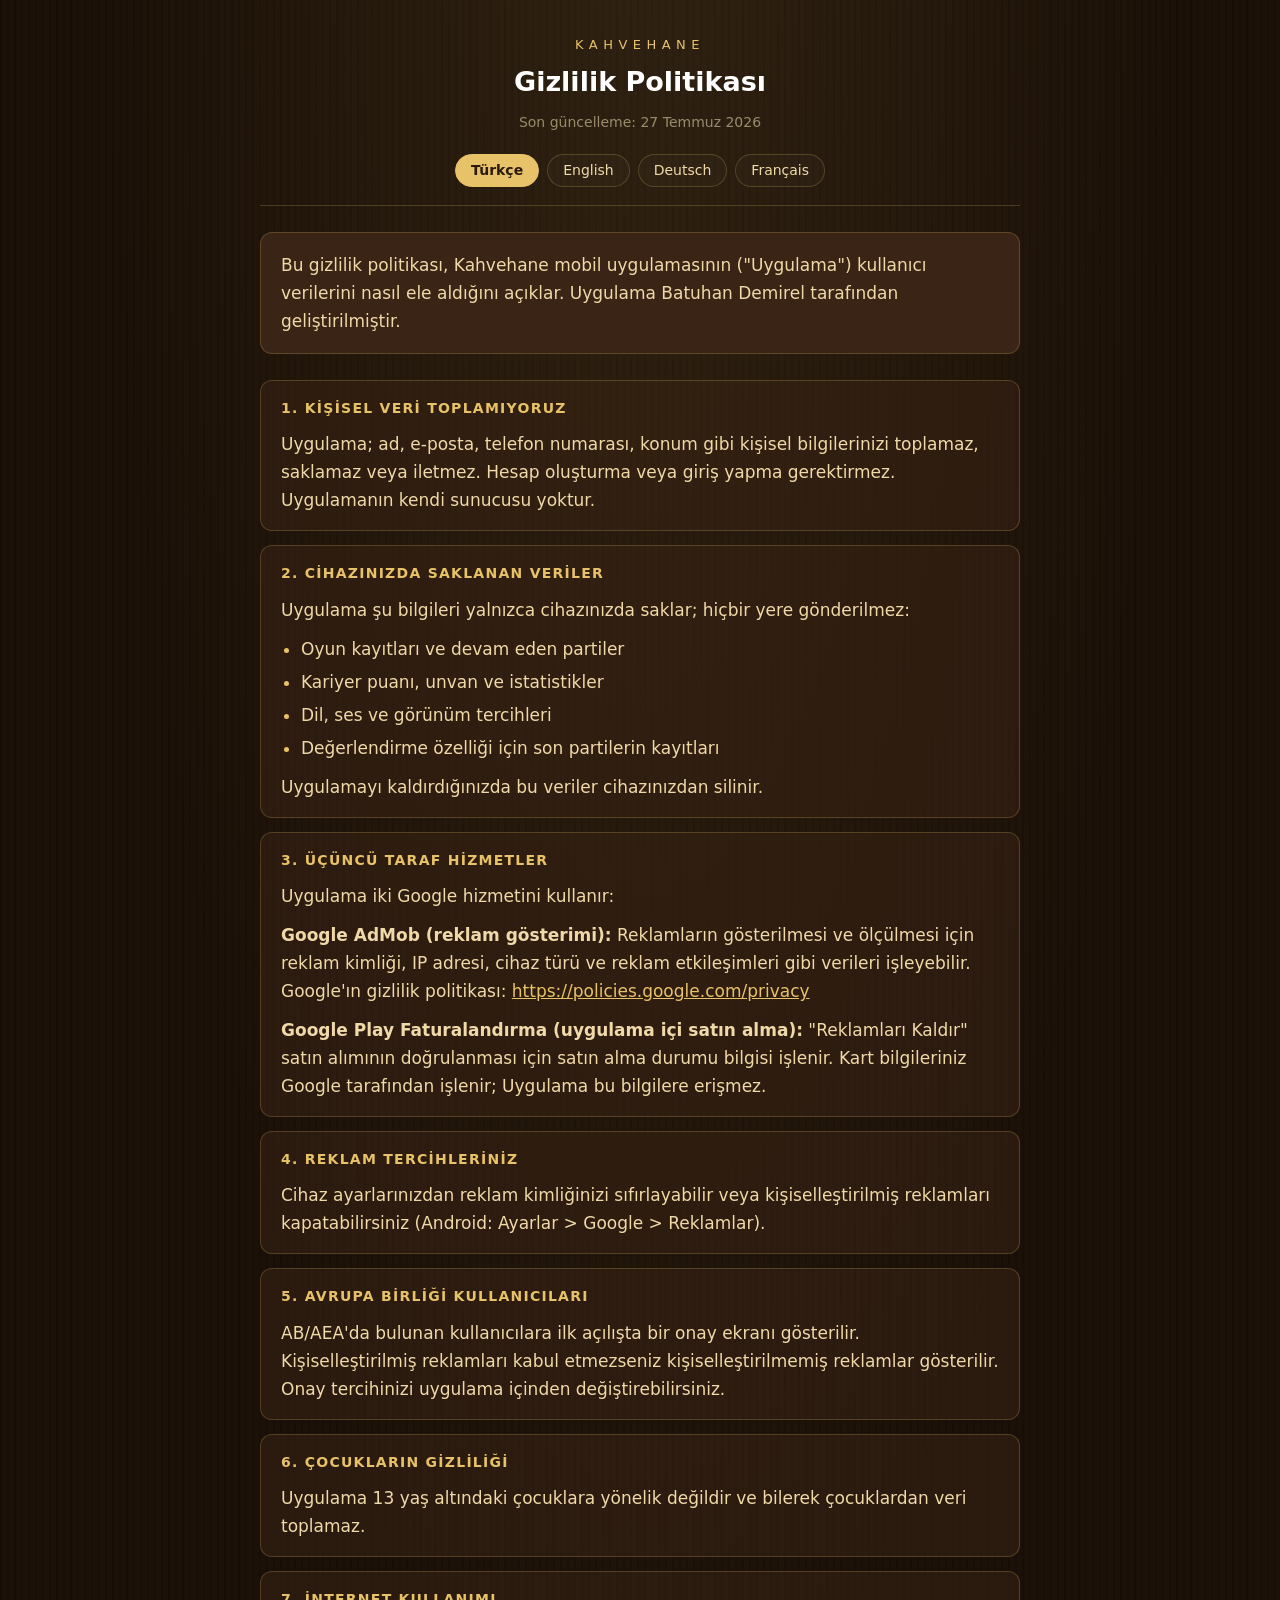
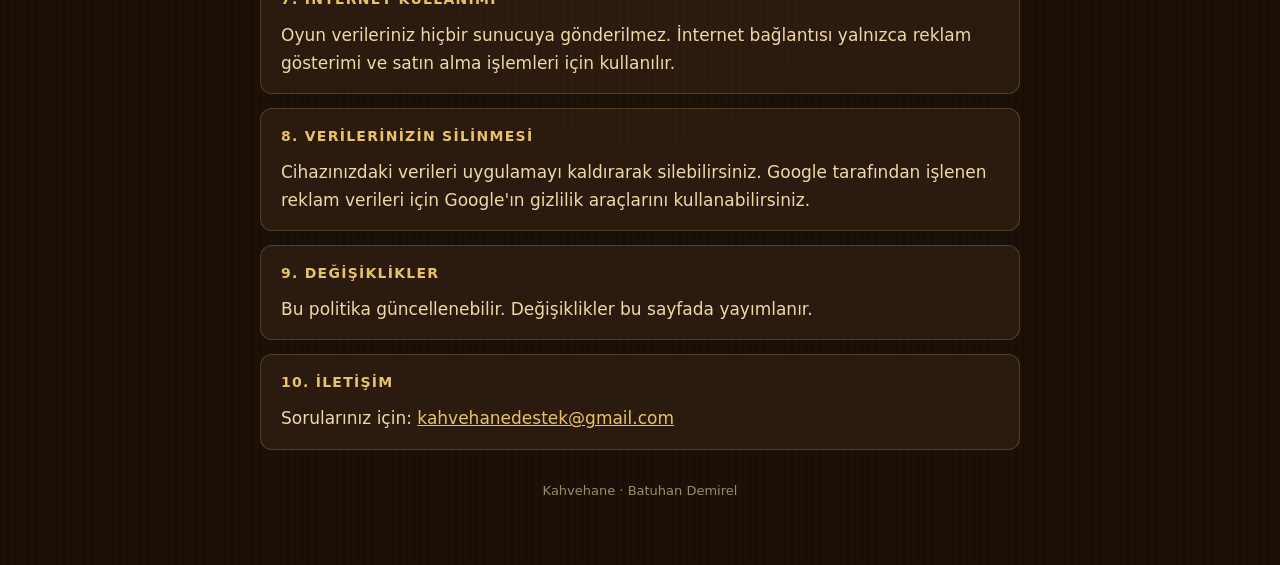
==== index.html @ 8a7e7707 "Gizlilik politikasi sayfasi (TR/EN/DE/FR) Kahvehane mobil oyununun gizlilik politikasi. Google Play " ====
<!DOCTYPE html>
<html lang="tr">
<head>
<meta charset="utf-8">
<meta name="viewport" content="width=device-width, initial-scale=1">
<meta name="robots" content="index, follow">
<title>Kahvehane — Gizlilik Politikası</title>
<meta name="description" content="Gizlilik Politikası — Kahvehane">
<link rel="stylesheet" href="style.css">
</head>
<body>
<div class="wrap">
  <header>
    <p class="brand">Kahvehane</p>
    <h1>Gizlilik Politikası</h1>
    <p class="updated">Son güncelleme: 27 Temmuz 2026</p>
    <nav>
  <a href="./" hreflang="tr" aria-current="page">Türkçe</a>
  <a href="en/" hreflang="en">English</a>
  <a href="de/" hreflang="de">Deutsch</a>
  <a href="fr/" hreflang="fr">Français</a>
  </nav>
  </header>
  <main>
    <div class="intro"><p>Bu gizlilik politikası, Kahvehane mobil uygulamasının ("Uygulama") kullanıcı verilerini nasıl ele aldığını açıklar. Uygulama Batuhan Demirel tarafından geliştirilmiştir.</p></div>
    <section>
      <h2>1. KİŞİSEL VERİ TOPLAMIYORUZ</h2>
      <p>Uygulama; ad, e-posta, telefon numarası, konum gibi kişisel bilgilerinizi toplamaz, saklamaz veya iletmez. Hesap oluşturma veya giriş yapma gerektirmez. Uygulamanın kendi sunucusu yoktur.</p>
    </section>
    <section>
      <h2>2. CİHAZINIZDA SAKLANAN VERİLER</h2>
      <p>Uygulama şu bilgileri yalnızca cihazınızda saklar; hiçbir yere gönderilmez:</p>
      <ul>
        <li>Oyun kayıtları ve devam eden partiler</li>
        <li>Kariyer puanı, unvan ve istatistikler</li>
        <li>Dil, ses ve görünüm tercihleri</li>
        <li>Değerlendirme özelliği için son partilerin kayıtları</li>
      </ul>
      <p>Uygulamayı kaldırdığınızda bu veriler cihazınızdan silinir.</p>
    </section>
    <section>
      <h2>3. ÜÇÜNCÜ TARAF HİZMETLER</h2>
      <p>Uygulama iki Google hizmetini kullanır:</p>
      <p><strong>Google AdMob (reklam gösterimi):</strong> Reklamların gösterilmesi ve ölçülmesi için reklam kimliği, IP adresi, cihaz türü ve reklam etkileşimleri gibi verileri işleyebilir. Google'ın gizlilik politikası: <a href="https://policies.google.com/privacy">https://policies.google.com/privacy</a></p>
      <p><strong>Google Play Faturalandırma (uygulama içi satın alma):</strong> "Reklamları Kaldır" satın alımının doğrulanması için satın alma durumu bilgisi işlenir. Kart bilgileriniz Google tarafından işlenir; Uygulama bu bilgilere erişmez.</p>
    </section>
    <section>
      <h2>4. REKLAM TERCİHLERİNİZ</h2>
      <p>Cihaz ayarlarınızdan reklam kimliğinizi sıfırlayabilir veya kişiselleştirilmiş reklamları kapatabilirsiniz (Android: Ayarlar &gt; Google &gt; Reklamlar).</p>
    </section>
    <section>
      <h2>5. AVRUPA BİRLİĞİ KULLANICILARI</h2>
      <p>AB/AEA'da bulunan kullanıcılara ilk açılışta bir onay ekranı gösterilir. Kişiselleştirilmiş reklamları kabul etmezseniz kişiselleştirilmemiş reklamlar gösterilir. Onay tercihinizi uygulama içinden değiştirebilirsiniz.</p>
    </section>
    <section>
      <h2>6. ÇOCUKLARIN GİZLİLİĞİ</h2>
      <p>Uygulama 13 yaş altındaki çocuklara yönelik değildir ve bilerek çocuklardan veri toplamaz.</p>
    </section>
    <section>
      <h2>7. İNTERNET KULLANIMI</h2>
      <p>Oyun verileriniz hiçbir sunucuya gönderilmez. İnternet bağlantısı yalnızca reklam gösterimi ve satın alma işlemleri için kullanılır.</p>
    </section>
    <section>
      <h2>8. VERİLERİNİZİN SİLİNMESİ</h2>
      <p>Cihazınızdaki verileri uygulamayı kaldırarak silebilirsiniz. Google tarafından işlenen reklam verileri için Google'ın gizlilik araçlarını kullanabilirsiniz.</p>
    </section>
    <section>
      <h2>9. DEĞİŞİKLİKLER</h2>
      <p>Bu politika güncellenebilir. Değişiklikler bu sayfada yayımlanır.</p>
    </section>
    <section>
      <h2>10. İLETİŞİM</h2>
      <p>Sorularınız için: <a href="mailto:kahvehanedestek@gmail.com">kahvehanedestek@gmail.com</a></p>
    </section>
  </main>
  <footer>Kahvehane &middot; Batuhan Demirel</footer>
</div>
</body>
</html>
---- style.css ----
/* Kahvehane — gizlilik sayfası. Oyunun paleti: koyu ahşap / krem / altın. */
:root{
  --wood-deep:#1c1108;
  --wood:#2b1a0e;
  --panel:#3a2415;
  --gold:#e8c268;
  --cream:#f0d9a8;
  --muted:#9a8c6a;
  --line:rgba(232,194,104,.22);
}
*{box-sizing:border-box}
html{-webkit-text-size-adjust:100%}
body{
  margin:0;
  padding:0 16px 64px;
  background:var(--wood-deep);
  background-image:
    radial-gradient(ellipse at 50% -10%, rgba(232,194,104,.10), transparent 60%),
    repeating-linear-gradient(90deg, rgba(0,0,0,.16) 0 2px, transparent 2px 7px);
  color:var(--cream);
  font-family:"Segoe UI",system-ui,-apple-system,Roboto,Helvetica,Arial,sans-serif;
  font-size:17px;
  line-height:1.65;
}
.wrap{max-width:760px;margin:0 auto}
header{padding:34px 0 18px;text-align:center;border-bottom:1px solid var(--line)}
.brand{
  font-size:13px;letter-spacing:.42em;text-transform:uppercase;
  color:var(--gold);margin:0 0 10px
}
h1{font-size:27px;line-height:1.25;margin:0;color:#fff;font-weight:600}
.updated{margin:12px 0 0;color:var(--muted);font-size:14px}
nav{display:flex;flex-wrap:wrap;gap:8px;justify-content:center;margin:20px 0 0}
nav a{
  display:inline-block;padding:7px 15px;border-radius:999px;
  border:1px solid var(--line);color:var(--cream);
  text-decoration:none;font-size:14px;line-height:1.2;background:rgba(255,255,255,.02)
}
nav a:hover{border-color:var(--gold);color:var(--gold)}
nav a[aria-current="page"]{background:var(--gold);border-color:var(--gold);color:#2b1a0e;font-weight:600}
main{margin:26px 0 0}
.intro{
  background:var(--panel);border:1px solid var(--line);border-radius:12px;
  padding:18px 20px;margin:0 0 26px
}
.intro p{margin:0}
section{
  background:rgba(58,36,21,.55);border:1px solid var(--line);border-radius:12px;
  padding:16px 20px;margin:0 0 14px
}
h2{
  font-size:14px;letter-spacing:.09em;color:var(--gold);
  margin:0 0 10px;font-weight:600;text-transform:uppercase
}
p{margin:0 0 11px}
p:last-child{margin-bottom:0}
ul{margin:0 0 11px;padding-left:20px}
li{margin:0 0 5px}
li::marker{color:var(--gold)}
a{color:var(--gold);overflow-wrap:anywhere}
footer{margin:30px 0 0;text-align:center;color:var(--muted);font-size:13px}
@media (max-width:520px){
  body{font-size:16px;padding:0 13px 48px}
  h1{font-size:22px}
  header{padding:26px 0 14px}
  section,.intro{padding:14px 15px}
}
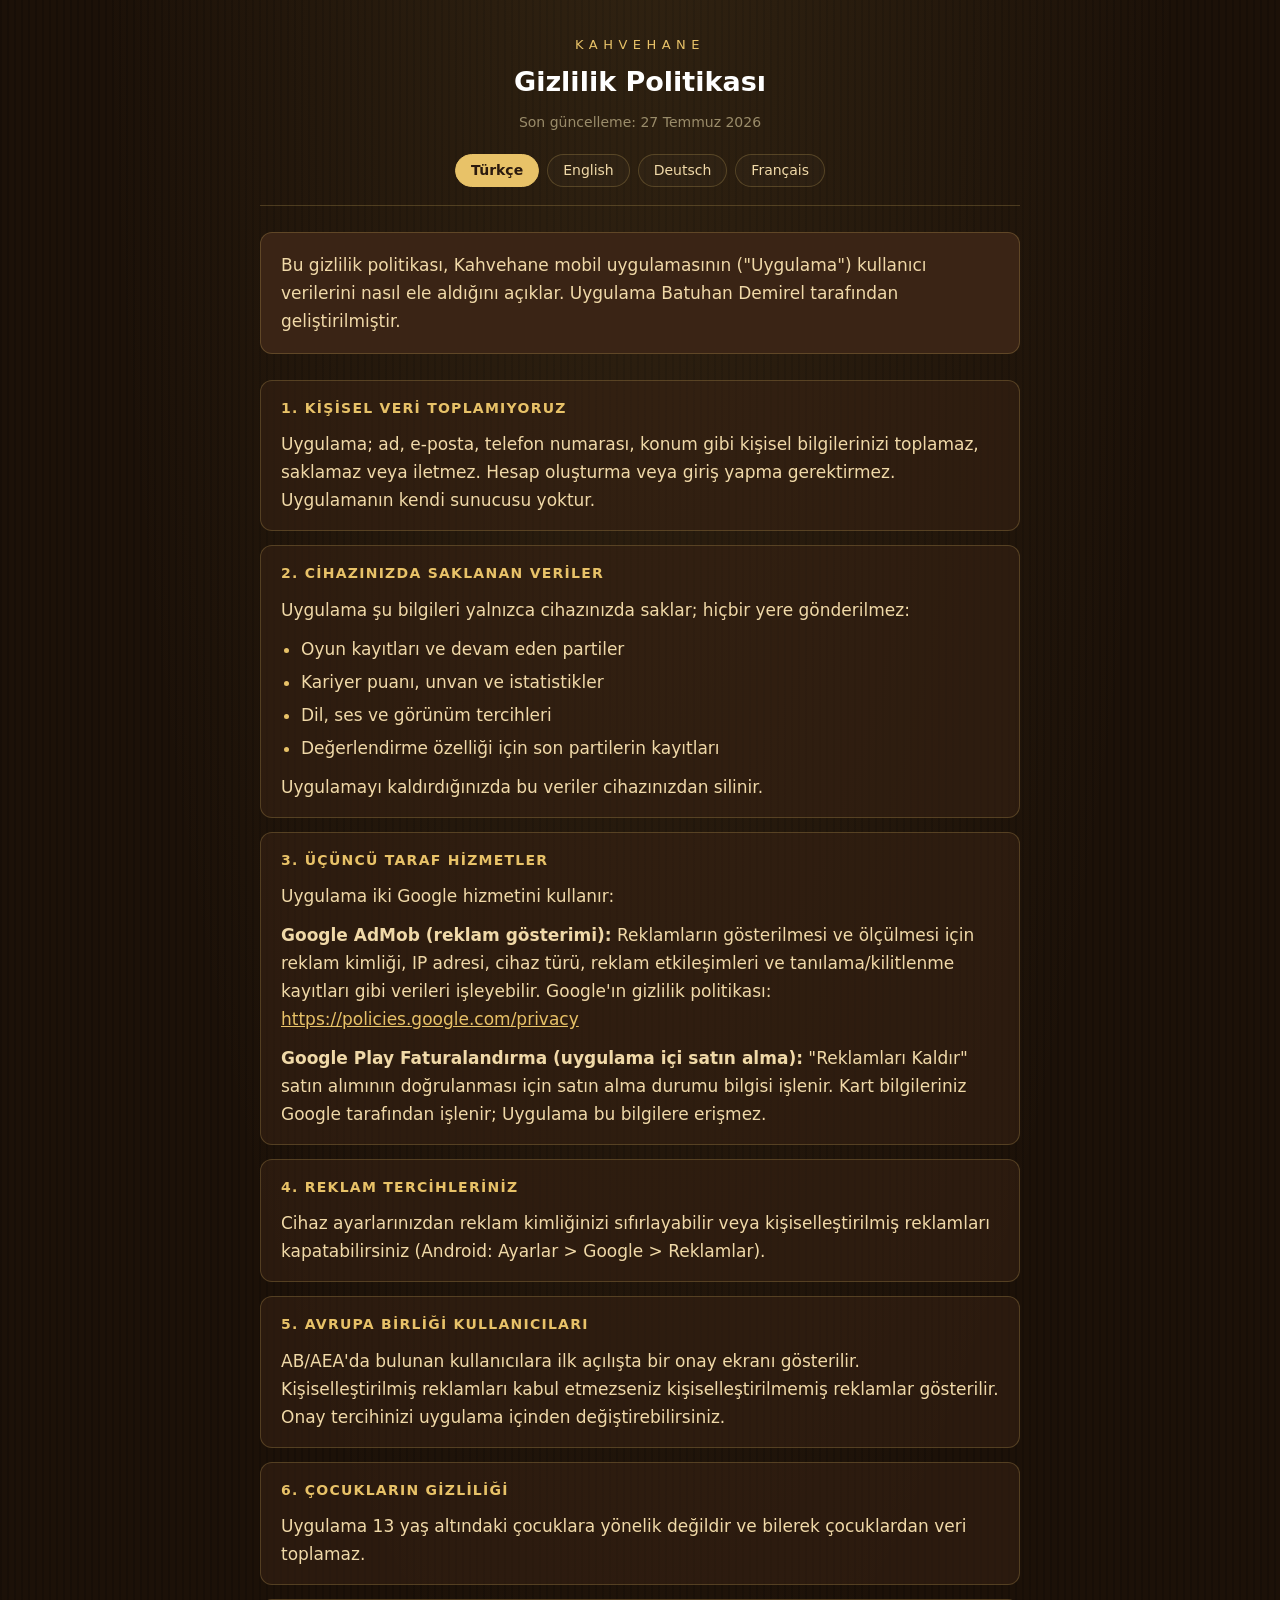
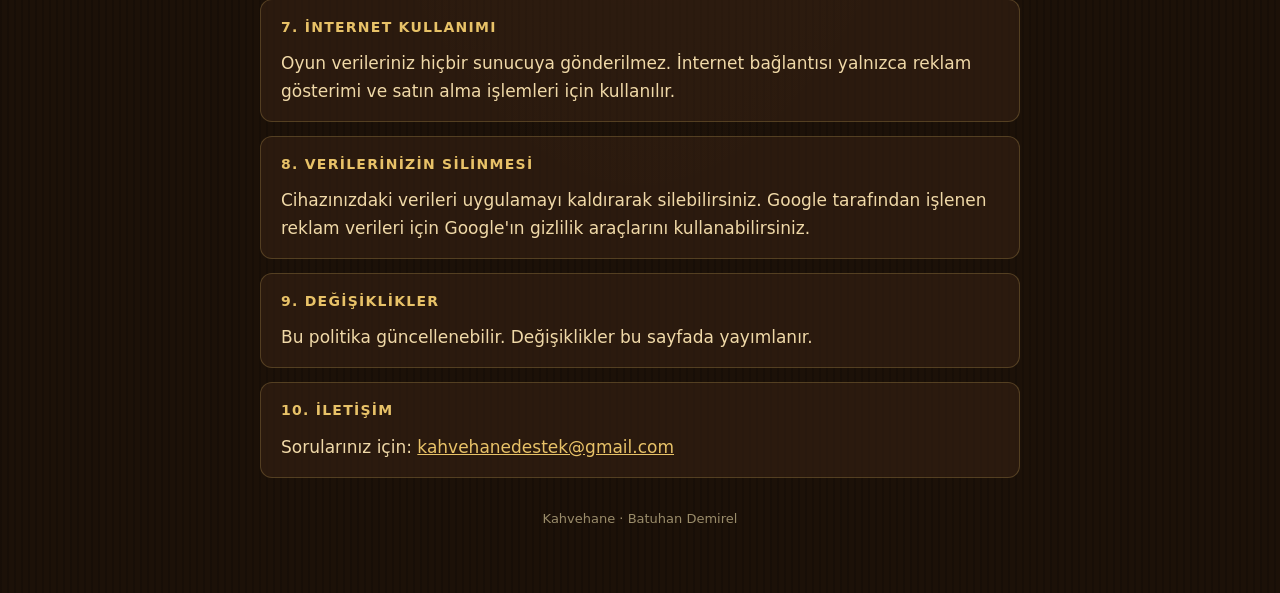
==== commit aeed5ee1: "3. madde: AdMob'un isleyebilecegi veriler arasina tanilama/kilitlenme kayitlari eklendi (4 dil) Play" ====
--- a/index.html
+++ b/index.html
@@ -41,7 +41,7 @@
     <section>
       <h2>3. ÜÇÜNCÜ TARAF HİZMETLER</h2>
       <p>Uygulama iki Google hizmetini kullanır:</p>
-      <p><strong>Google AdMob (reklam gösterimi):</strong> Reklamların gösterilmesi ve ölçülmesi için reklam kimliği, IP adresi, cihaz türü ve reklam etkileşimleri gibi verileri işleyebilir. Google'ın gizlilik politikası: <a href="https://policies.google.com/privacy">https://policies.google.com/privacy</a></p>
+      <p><strong>Google AdMob (reklam gösterimi):</strong> Reklamların gösterilmesi ve ölçülmesi için reklam kimliği, IP adresi, cihaz türü, reklam etkileşimleri ve tanılama/kilitlenme kayıtları gibi verileri işleyebilir. Google'ın gizlilik politikası: <a href="https://policies.google.com/privacy">https://policies.google.com/privacy</a></p>
       <p><strong>Google Play Faturalandırma (uygulama içi satın alma):</strong> "Reklamları Kaldır" satın alımının doğrulanması için satın alma durumu bilgisi işlenir. Kart bilgileriniz Google tarafından işlenir; Uygulama bu bilgilere erişmez.</p>
     </section>
     <section>
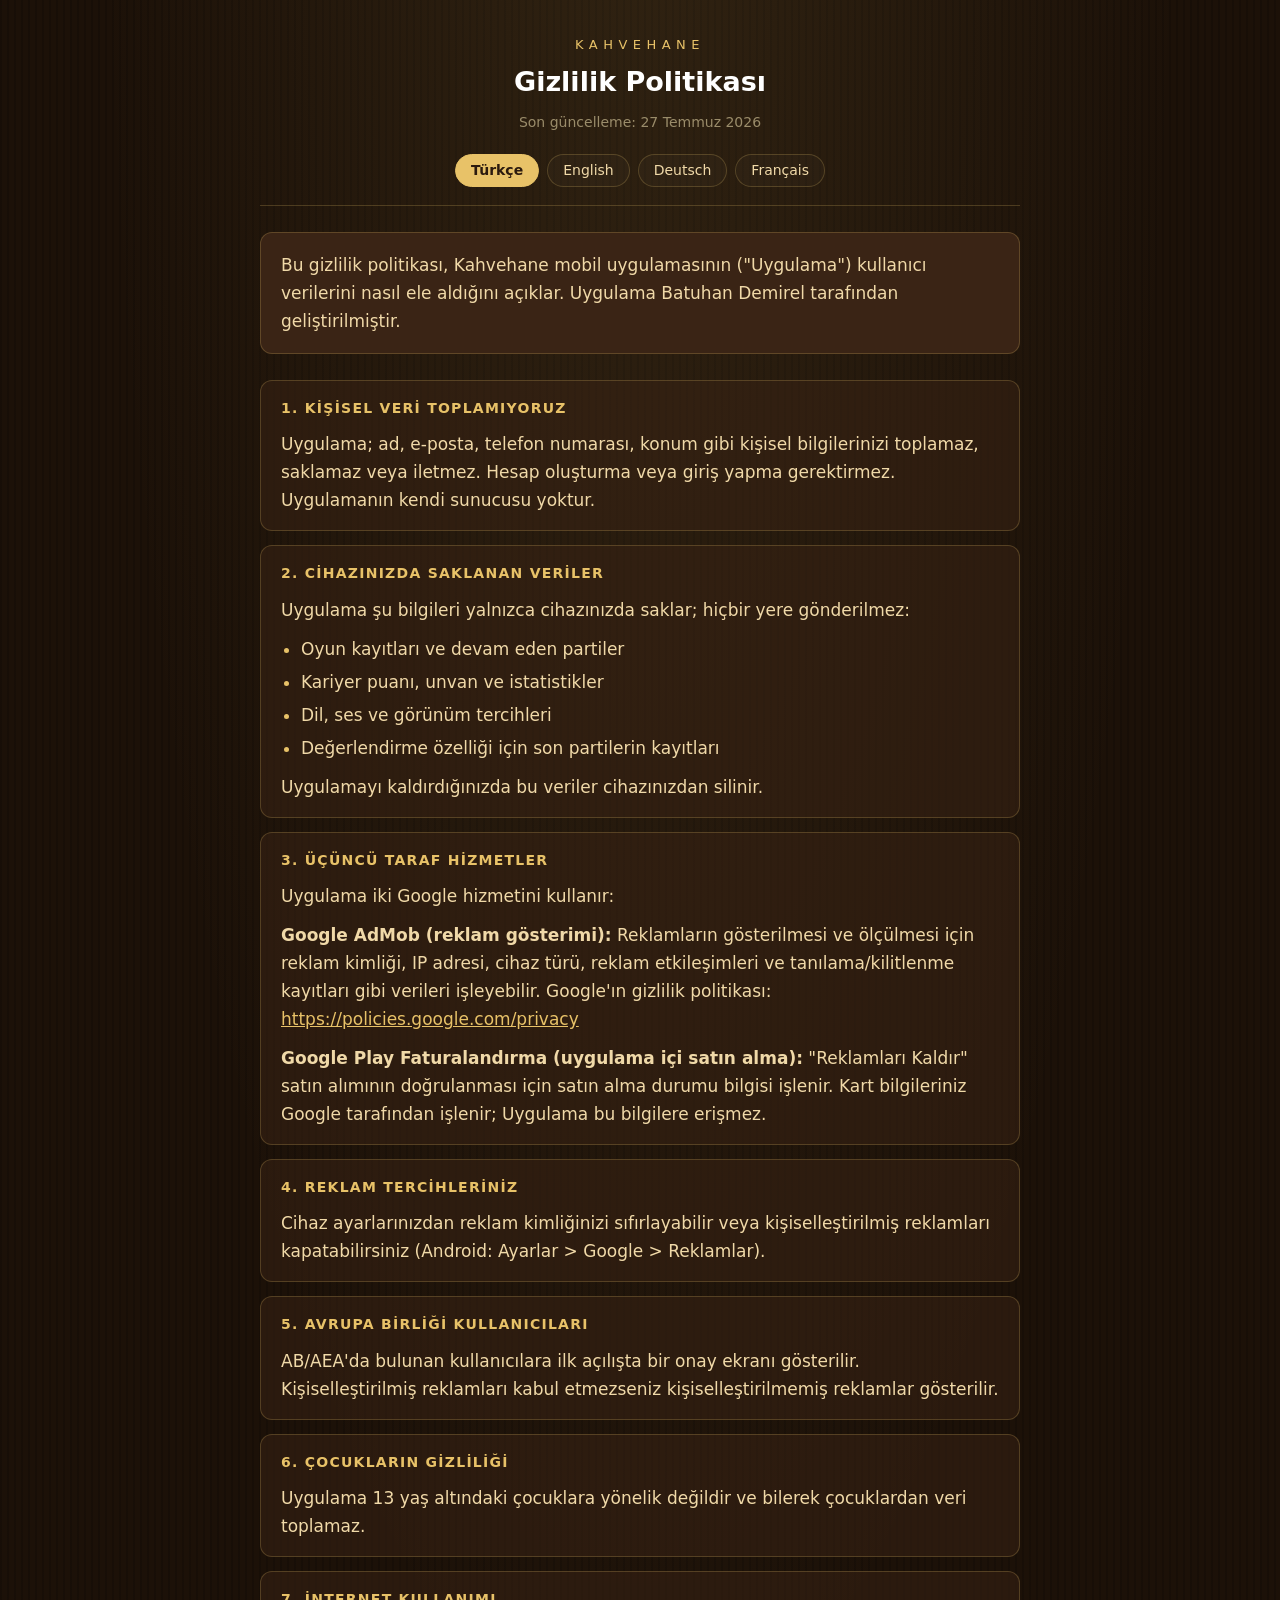
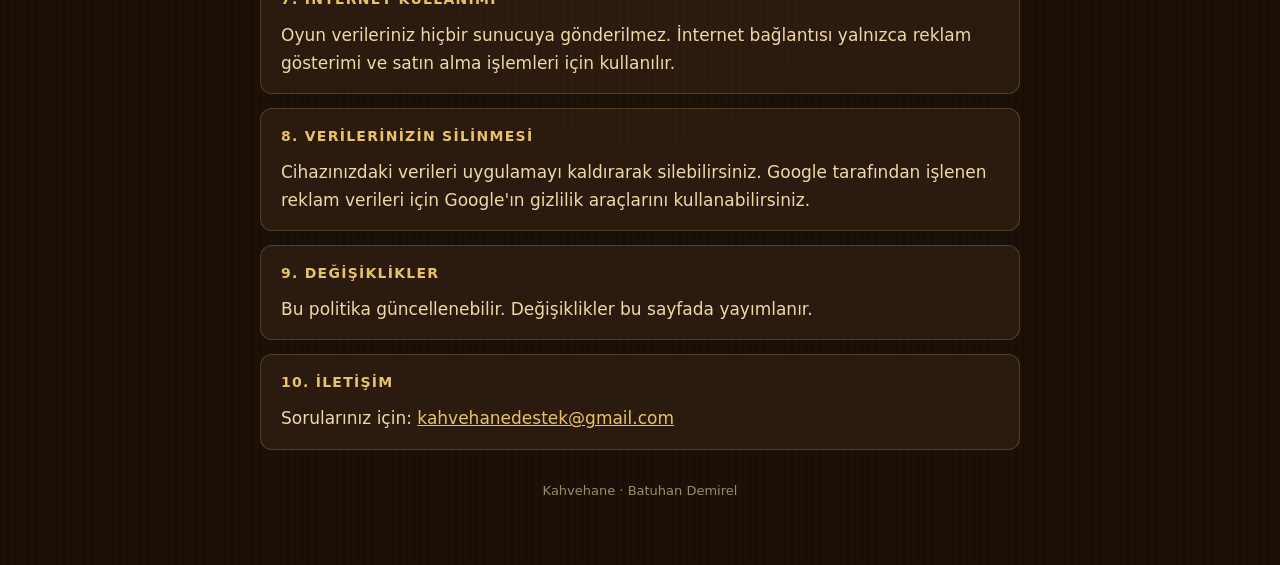
==== commit a5cd0cac: "5. madde: 'onay tercihini uygulama icinden degistirme' cumlesi kaldirildi (4 dil) Uygulamada boyle b" ====
--- a/index.html
+++ b/index.html
@@ -50,7 +50,7 @@
     </section>
     <section>
       <h2>5. AVRUPA BİRLİĞİ KULLANICILARI</h2>
-      <p>AB/AEA'da bulunan kullanıcılara ilk açılışta bir onay ekranı gösterilir. Kişiselleştirilmiş reklamları kabul etmezseniz kişiselleştirilmemiş reklamlar gösterilir. Onay tercihinizi uygulama içinden değiştirebilirsiniz.</p>
+      <p>AB/AEA'da bulunan kullanıcılara ilk açılışta bir onay ekranı gösterilir. Kişiselleştirilmiş reklamları kabul etmezseniz kişiselleştirilmemiş reklamlar gösterilir.</p>
     </section>
     <section>
       <h2>6. ÇOCUKLARIN GİZLİLİĞİ</h2>
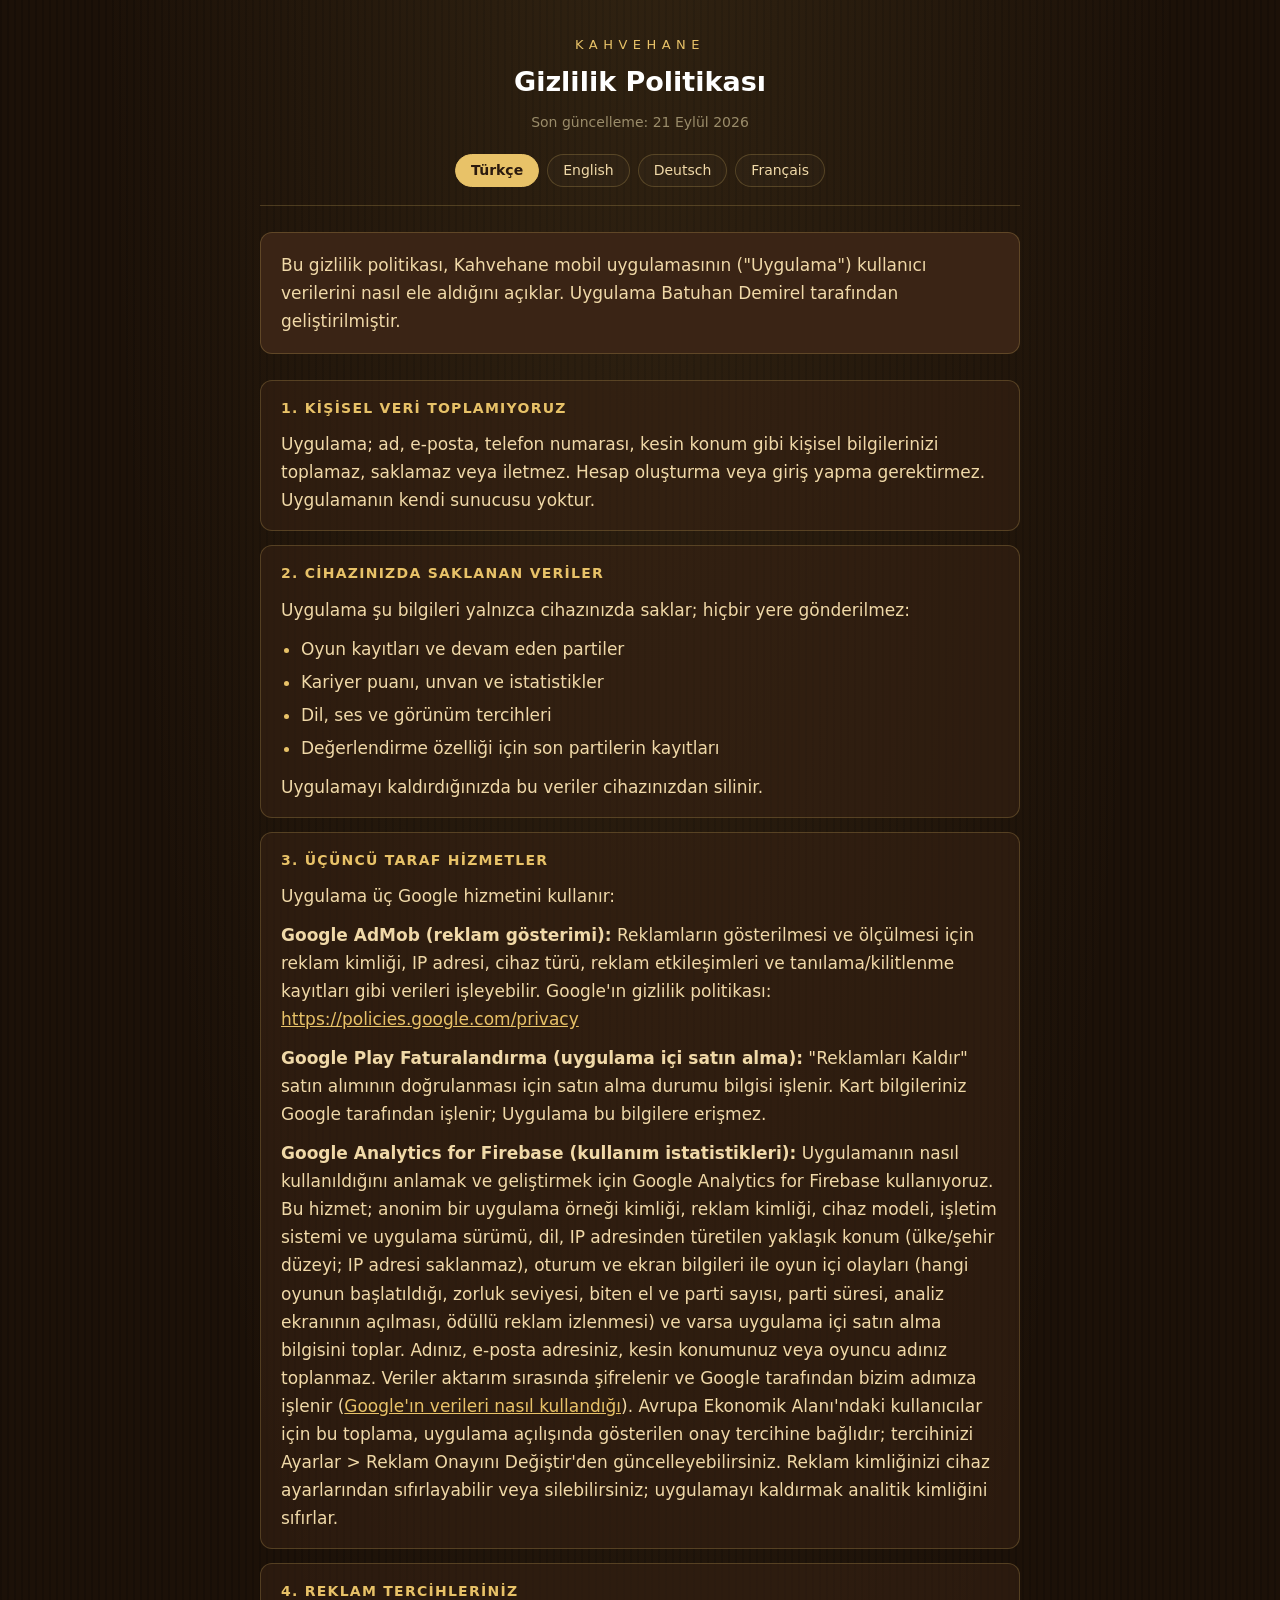
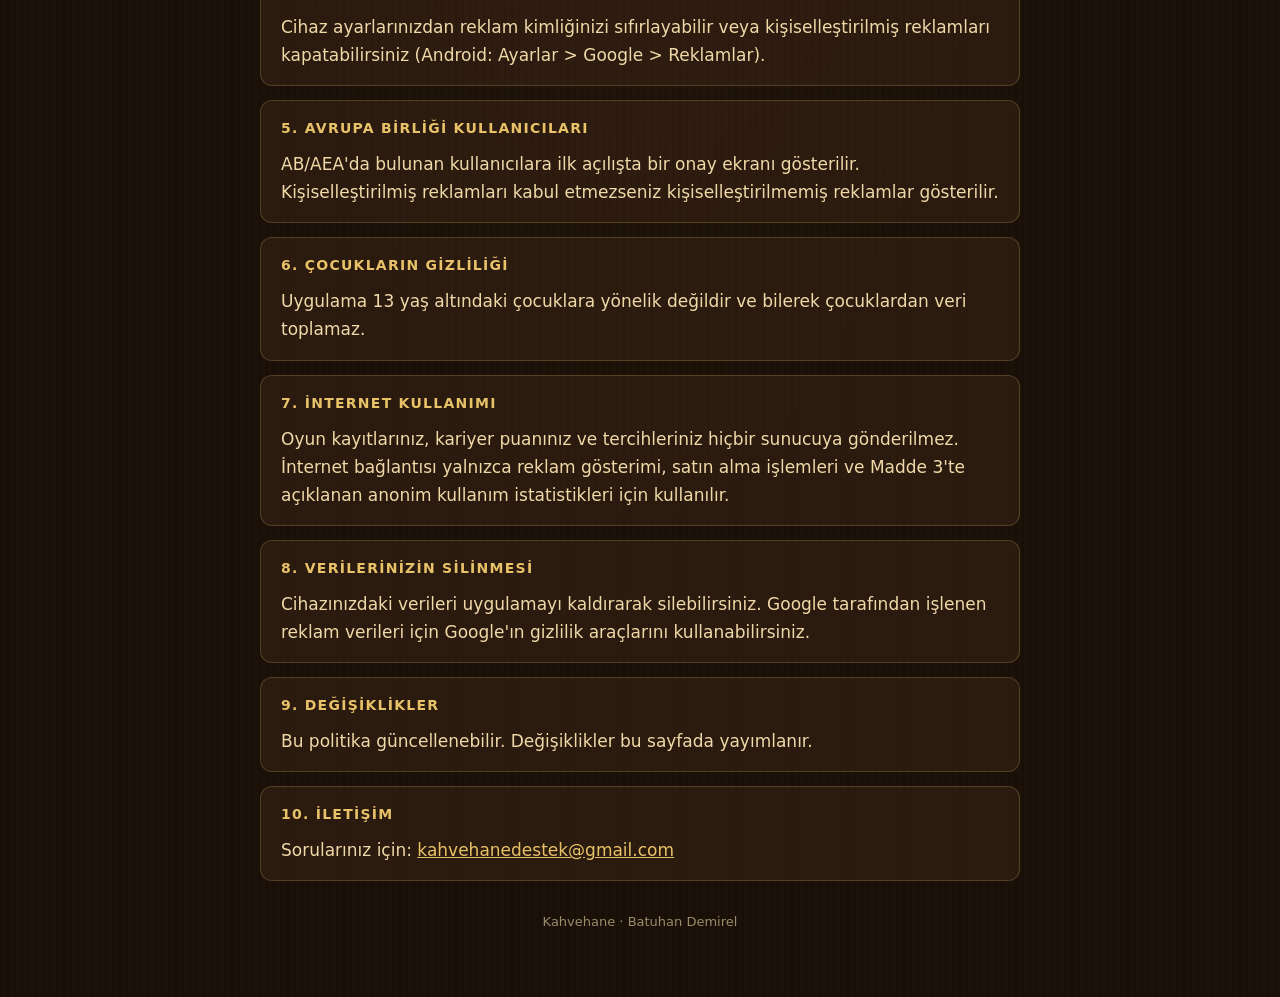
==== commit 28721d99: "Gizlilik: Firebase Analytics eklendi (TR)" ====
--- a/index.html
+++ b/index.html
@@ -13,7 +13,7 @@
   <header>
     <p class="brand">Kahvehane</p>
     <h1>Gizlilik Politikası</h1>
-    <p class="updated">Son güncelleme: 27 Temmuz 2026</p>
+    <p class="updated">Son güncelleme: 21 Eylül 2026</p>
     <nav>
   <a href="./" hreflang="tr" aria-current="page">Türkçe</a>
   <a href="en/" hreflang="en">English</a>
@@ -25,7 +25,7 @@
     <div class="intro"><p>Bu gizlilik politikası, Kahvehane mobil uygulamasının ("Uygulama") kullanıcı verilerini nasıl ele aldığını açıklar. Uygulama Batuhan Demirel tarafından geliştirilmiştir.</p></div>
     <section>
       <h2>1. KİŞİSEL VERİ TOPLAMIYORUZ</h2>
-      <p>Uygulama; ad, e-posta, telefon numarası, konum gibi kişisel bilgilerinizi toplamaz, saklamaz veya iletmez. Hesap oluşturma veya giriş yapma gerektirmez. Uygulamanın kendi sunucusu yoktur.</p>
+      <p>Uygulama; ad, e-posta, telefon numarası, kesin konum gibi kişisel bilgilerinizi toplamaz, saklamaz veya iletmez. Hesap oluşturma veya giriş yapma gerektirmez. Uygulamanın kendi sunucusu yoktur.</p>
     </section>
     <section>
       <h2>2. CİHAZINIZDA SAKLANAN VERİLER</h2>
@@ -40,9 +40,10 @@
     </section>
     <section>
       <h2>3. ÜÇÜNCÜ TARAF HİZMETLER</h2>
-      <p>Uygulama iki Google hizmetini kullanır:</p>
+      <p>Uygulama üç Google hizmetini kullanır:</p>
       <p><strong>Google AdMob (reklam gösterimi):</strong> Reklamların gösterilmesi ve ölçülmesi için reklam kimliği, IP adresi, cihaz türü, reklam etkileşimleri ve tanılama/kilitlenme kayıtları gibi verileri işleyebilir. Google'ın gizlilik politikası: <a href="https://policies.google.com/privacy">https://policies.google.com/privacy</a></p>
       <p><strong>Google Play Faturalandırma (uygulama içi satın alma):</strong> "Reklamları Kaldır" satın alımının doğrulanması için satın alma durumu bilgisi işlenir. Kart bilgileriniz Google tarafından işlenir; Uygulama bu bilgilere erişmez.</p>
+      <p><strong>Google Analytics for Firebase (kullanım istatistikleri):</strong> Uygulamanın nasıl kullanıldığını anlamak ve geliştirmek için Google Analytics for Firebase kullanıyoruz. Bu hizmet; anonim bir uygulama örneği kimliği, reklam kimliği, cihaz modeli, işletim sistemi ve uygulama sürümü, dil, IP adresinden türetilen yaklaşık konum (ülke/şehir düzeyi; IP adresi saklanmaz), oturum ve ekran bilgileri ile oyun içi olayları (hangi oyunun başlatıldığı, zorluk seviyesi, biten el ve parti sayısı, parti süresi, analiz ekranının açılması, ödüllü reklam izlenmesi) ve varsa uygulama içi satın alma bilgisini toplar. Adınız, e-posta adresiniz, kesin konumunuz veya oyuncu adınız toplanmaz. Veriler aktarım sırasında şifrelenir ve Google tarafından bizim adımıza işlenir (<a href="https://policies.google.com/technologies/partner-sites">Google'ın verileri nasıl kullandığı</a>). Avrupa Ekonomik Alanı'ndaki kullanıcılar için bu toplama, uygulama açılışında gösterilen onay tercihine bağlıdır; tercihinizi Ayarlar &gt; Reklam Onayını Değiştir'den güncelleyebilirsiniz. Reklam kimliğinizi cihaz ayarlarından sıfırlayabilir veya silebilirsiniz; uygulamayı kaldırmak analitik kimliğini sıfırlar.</p>
     </section>
     <section>
       <h2>4. REKLAM TERCİHLERİNİZ</h2>
@@ -58,7 +59,7 @@
     </section>
     <section>
       <h2>7. İNTERNET KULLANIMI</h2>
-      <p>Oyun verileriniz hiçbir sunucuya gönderilmez. İnternet bağlantısı yalnızca reklam gösterimi ve satın alma işlemleri için kullanılır.</p>
+      <p>Oyun kayıtlarınız, kariyer puanınız ve tercihleriniz hiçbir sunucuya gönderilmez. İnternet bağlantısı yalnızca reklam gösterimi, satın alma işlemleri ve Madde 3'te açıklanan anonim kullanım istatistikleri için kullanılır.</p>
     </section>
     <section>
       <h2>8. VERİLERİNİZİN SİLİNMESİ</h2>
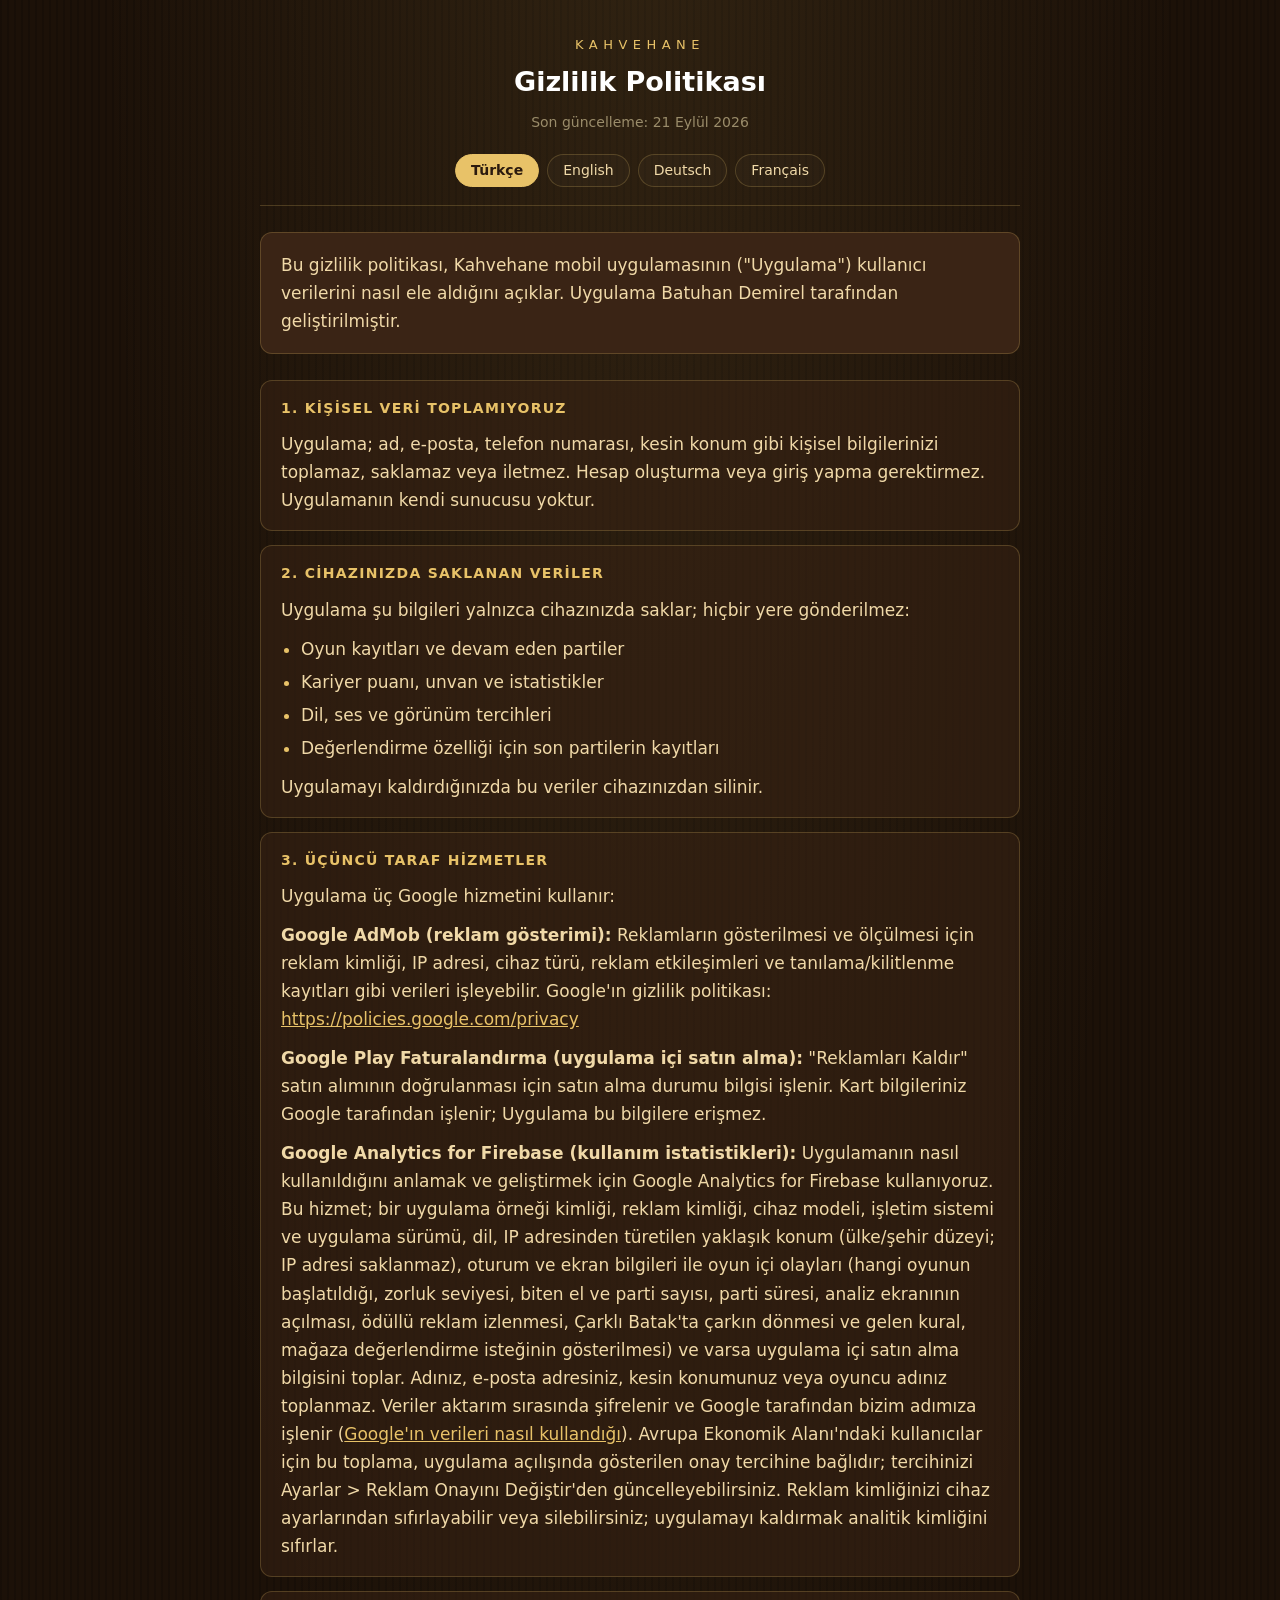
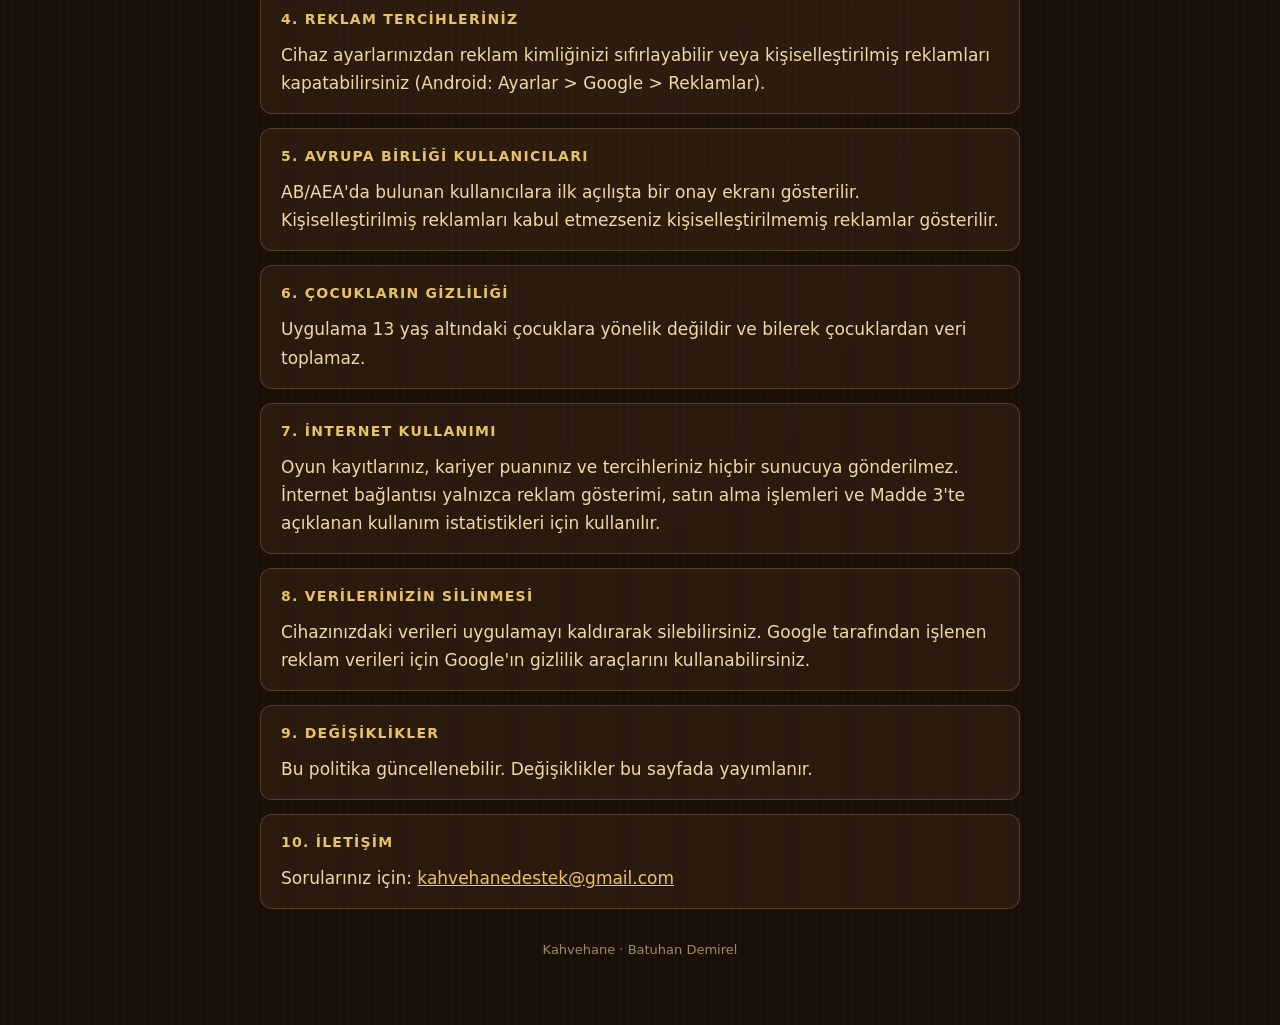
==== commit c7ae169d: "Gizlilik: birlesik Firebase metni (TR)" ====
--- a/index.html
+++ b/index.html
@@ -43,7 +43,7 @@
       <p>Uygulama üç Google hizmetini kullanır:</p>
       <p><strong>Google AdMob (reklam gösterimi):</strong> Reklamların gösterilmesi ve ölçülmesi için reklam kimliği, IP adresi, cihaz türü, reklam etkileşimleri ve tanılama/kilitlenme kayıtları gibi verileri işleyebilir. Google'ın gizlilik politikası: <a href="https://policies.google.com/privacy">https://policies.google.com/privacy</a></p>
       <p><strong>Google Play Faturalandırma (uygulama içi satın alma):</strong> "Reklamları Kaldır" satın alımının doğrulanması için satın alma durumu bilgisi işlenir. Kart bilgileriniz Google tarafından işlenir; Uygulama bu bilgilere erişmez.</p>
-      <p><strong>Google Analytics for Firebase (kullanım istatistikleri):</strong> Uygulamanın nasıl kullanıldığını anlamak ve geliştirmek için Google Analytics for Firebase kullanıyoruz. Bu hizmet; anonim bir uygulama örneği kimliği, reklam kimliği, cihaz modeli, işletim sistemi ve uygulama sürümü, dil, IP adresinden türetilen yaklaşık konum (ülke/şehir düzeyi; IP adresi saklanmaz), oturum ve ekran bilgileri ile oyun içi olayları (hangi oyunun başlatıldığı, zorluk seviyesi, biten el ve parti sayısı, parti süresi, analiz ekranının açılması, ödüllü reklam izlenmesi) ve varsa uygulama içi satın alma bilgisini toplar. Adınız, e-posta adresiniz, kesin konumunuz veya oyuncu adınız toplanmaz. Veriler aktarım sırasında şifrelenir ve Google tarafından bizim adımıza işlenir (<a href="https://policies.google.com/technologies/partner-sites">Google'ın verileri nasıl kullandığı</a>). Avrupa Ekonomik Alanı'ndaki kullanıcılar için bu toplama, uygulama açılışında gösterilen onay tercihine bağlıdır; tercihinizi Ayarlar &gt; Reklam Onayını Değiştir'den güncelleyebilirsiniz. Reklam kimliğinizi cihaz ayarlarından sıfırlayabilir veya silebilirsiniz; uygulamayı kaldırmak analitik kimliğini sıfırlar.</p>
+      <p><strong>Google Analytics for Firebase (kullanım istatistikleri):</strong> Uygulamanın nasıl kullanıldığını anlamak ve geliştirmek için Google Analytics for Firebase kullanıyoruz. Bu hizmet; bir uygulama örneği kimliği, reklam kimliği, cihaz modeli, işletim sistemi ve uygulama sürümü, dil, IP adresinden türetilen yaklaşık konum (ülke/şehir düzeyi; IP adresi saklanmaz), oturum ve ekran bilgileri ile oyun içi olayları (hangi oyunun başlatıldığı, zorluk seviyesi, biten el ve parti sayısı, parti süresi, analiz ekranının açılması, ödüllü reklam izlenmesi, Çarklı Batak'ta çarkın dönmesi ve gelen kural, mağaza değerlendirme isteğinin gösterilmesi) ve varsa uygulama içi satın alma bilgisini toplar. Adınız, e-posta adresiniz, kesin konumunuz veya oyuncu adınız toplanmaz. Veriler aktarım sırasında şifrelenir ve Google tarafından bizim adımıza işlenir (<a href="https://policies.google.com/technologies/partner-sites">Google'ın verileri nasıl kullandığı</a>). Avrupa Ekonomik Alanı'ndaki kullanıcılar için bu toplama, uygulama açılışında gösterilen onay tercihine bağlıdır; tercihinizi Ayarlar &gt; Reklam Onayını Değiştir'den güncelleyebilirsiniz. Reklam kimliğinizi cihaz ayarlarından sıfırlayabilir veya silebilirsiniz; uygulamayı kaldırmak analitik kimliğini sıfırlar.</p>
     </section>
     <section>
       <h2>4. REKLAM TERCİHLERİNİZ</h2>
@@ -59,7 +59,7 @@
     </section>
     <section>
       <h2>7. İNTERNET KULLANIMI</h2>
-      <p>Oyun kayıtlarınız, kariyer puanınız ve tercihleriniz hiçbir sunucuya gönderilmez. İnternet bağlantısı yalnızca reklam gösterimi, satın alma işlemleri ve Madde 3'te açıklanan anonim kullanım istatistikleri için kullanılır.</p>
+      <p>Oyun kayıtlarınız, kariyer puanınız ve tercihleriniz hiçbir sunucuya gönderilmez. İnternet bağlantısı yalnızca reklam gösterimi, satın alma işlemleri ve Madde 3'te açıklanan kullanım istatistikleri için kullanılır.</p>
     </section>
     <section>
       <h2>8. VERİLERİNİZİN SİLİNMESİ</h2>
